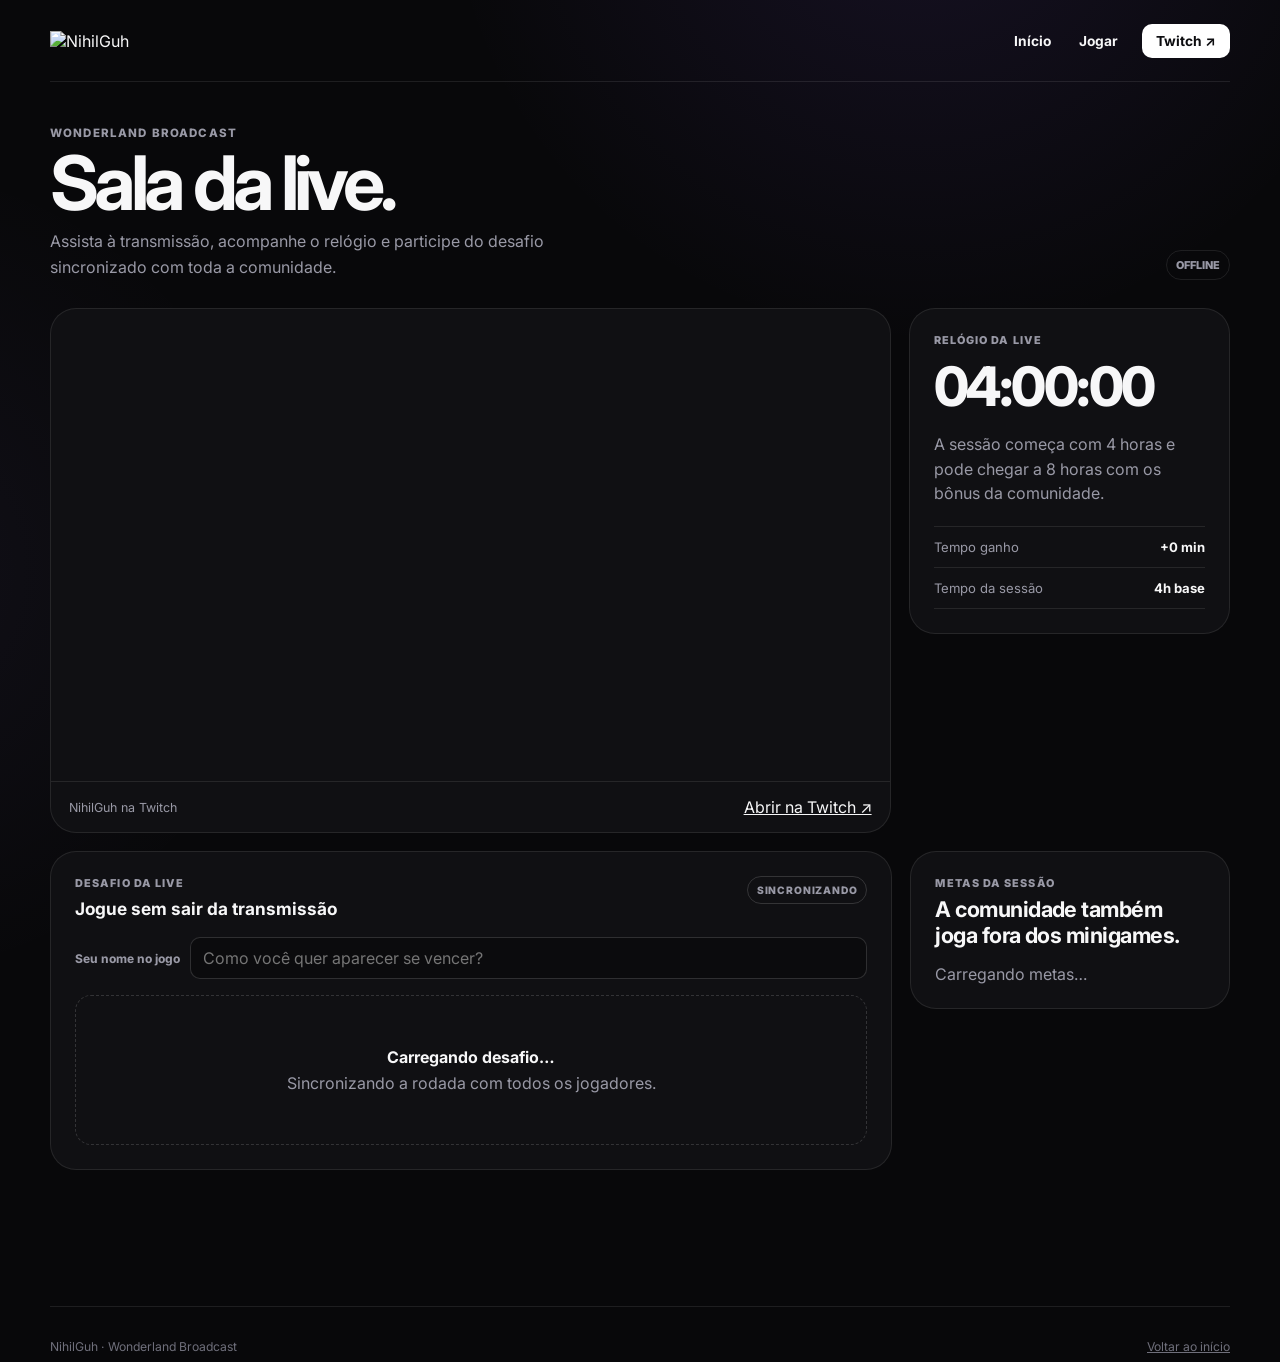
==== live/index.html @ 59416dfd "refactor: rebuild live room layout" ====
<!doctype html>
<html lang="pt-BR">
<head>
  <meta charset="utf-8">
  <meta name="viewport" content="width=device-width,initial-scale=1">
  <meta name="theme-color" content="#08080a">
  <meta name="description" content="Sala da live NihilGuh — assista, jogue e acompanhe o relógio da comunidade.">
  <title>NihilGuh — Sala da Live</title>
  <link rel="preconnect" href="https://fonts.googleapis.com">
  <link rel="preconnect" href="https://fonts.gstatic.com" crossorigin>
  <link href="https://fonts.googleapis.com/css2?family=Inter:wght@400;500;600;700;800;900&display=swap" rel="stylesheet">
  <link rel="stylesheet" href="../app.css?v=19">
  <link rel="stylesheet" href="live-game.css?v=1">
  <link rel="stylesheet" href="../public.css?v=1">
</head>
<body data-page="live">
  <div class="public-shell">
    <header class="site-header">
      <a class="site-brand" href="../" aria-label="NihilGuh — início">
        <img src="../assets/logo.webp" alt="NihilGuh">
      </a>
      <nav class="site-nav" aria-label="Navegação principal">
        <a href="../">Início</a>
        <a href="../play/" class="keep-mobile">Jogar</a>
        <a class="nav-cta" href="https://www.twitch.tv/nihilguh" target="_blank" rel="noreferrer">Twitch ↗</a>
      </nav>
    </header>

    <main class="live-main">
      <header class="live-page-head">
        <div>
          <span class="section-kicker">Wonderland Broadcast</span>
          <h1>Sala da live.</h1>
          <p>Assista à transmissão, acompanhe o relógio e participe do desafio sincronizado com toda a comunidade.</p>
        </div>
        <span class="status-badge" data-live-badge>OFFLINE</span>
      </header>

      <section class="live-overview" aria-label="Transmissão e relógio">
        <article class="live-primary-card">
          <div class="player-wrap" id="live-player"></div>
          <div class="live-primary-meta">
            <span>NihilGuh na Twitch</span>
            <a href="https://www.twitch.tv/nihilguh" target="_blank" rel="noreferrer">Abrir na Twitch ↗</a>
          </div>
        </article>

        <aside class="live-clock-card">
          <span class="section-eyebrow">Relógio da live</span>
          <div class="big-clock" id="live-clock">04:00:00</div>
          <p class="subtle" id="live-state-copy">A sessão começa com 4 horas e pode chegar a 8 horas com os bônus da comunidade.</p>
          <div class="stat-list">
            <div class="stat-row"><span>Tempo ganho</span><strong id="live-bonus">+0 min</strong></div>
            <div class="stat-row"><span>Tempo da sessão</span><strong id="live-total">4h base</strong></div>
          </div>
        </aside>
      </section>

      <section class="live-below">
        <article class="live-game-card">
          <section class="live-game-panel" aria-labelledby="live-game-heading">
            <div class="live-game-panel-head">
              <div class="live-game-panel-title">
                <span class="section-eyebrow">Desafio da live</span>
                <strong id="live-game-heading">Jogue sem sair da transmissão</strong>
              </div>
              <span class="live-game-status" id="live-game-status">SINCRONIZANDO</span>
            </div>

            <div class="live-game-name">
              <label for="live-player-name-input">Seu nome no jogo</label>
              <input id="live-player-name-input" maxlength="24" placeholder="Como você quer aparecer se vencer?" autocomplete="nickname">
            </div>

            <div id="live-game-root">
              <div class="live-game-empty"><strong>Carregando desafio…</strong><span>Sincronizando a rodada com todos os jogadores.</span></div>
            </div>
          </section>
        </article>

        <article class="live-goals-card">
          <span class="section-eyebrow">Metas da sessão</span>
          <h2>A comunidade também joga fora dos minigames.</h2>
          <div class="list" id="live-goals-list"><div class="subtle">Carregando metas…</div></div>
        </article>
      </section>
    </main>

    <footer class="site-footer">
      <span>NihilGuh · Wonderland Broadcast</span>
      <a href="../">Voltar ao início</a>
    </footer>
  </div>

  <script src="../site.config.js?v=20"></script>
  <script src="../goals-api.js?v=22"></script>
  <script src="../games.js?v=18"></script>
  <script src="../app.js?v=20"></script>
  <script src="live-game.js?v=1"></script>
</body>
</html>
---- public.css ----
/* NihilGuh public experience — clean refactor
   This layer intentionally scopes itself to public pages so OBS/admin surfaces keep
   their specialized styling from app.css. */

body[data-page="home"],
body[data-page="live"],
body[data-page="play"]{
  --v2-bg:#08080a;
  --v2-surface:#101013;
  --v2-surface-2:#151519;
  --v2-surface-3:#1a1a20;
  --v2-border:rgba(255,255,255,.09);
  --v2-border-strong:rgba(255,255,255,.15);
  --v2-text:#f7f7f8;
  --v2-muted:#9999a6;
  --v2-soft:#c8c8d0;
  --v2-accent:#a78bfa;
  --v2-accent-strong:#8b5cf6;
  --v2-live:#67e8a5;
  --v2-danger:#fb7185;
  --v2-radius:18px;
  --v2-radius-lg:26px;
  --v2-shadow:0 28px 80px rgba(0,0,0,.34);
  margin:0;
  min-height:100vh;
  color:var(--v2-text);
  background:
    radial-gradient(circle at 72% -10%,rgba(139,92,246,.11),transparent 30rem),
    radial-gradient(circle at -10% 42%,rgba(167,139,250,.06),transparent 26rem),
    var(--v2-bg);
  font-family:Inter,system-ui,-apple-system,BlinkMacSystemFont,"Segoe UI",sans-serif;
  -webkit-font-smoothing:antialiased;
}

body[data-page="home"]::before,
body[data-page="home"]::after{display:none!important}

body[data-page="home"] *,
body[data-page="live"] *,
body[data-page="play"] *{box-sizing:border-box}

body[data-page="home"] a,
body[data-page="live"] a,
body[data-page="play"] a{color:inherit}

body[data-page="home"] button,
body[data-page="home"] input,
body[data-page="live"] button,
body[data-page="live"] input,
body[data-page="play"] button,
body[data-page="play"] input{font:inherit}

body[data-page="home"] [hidden],
body[data-page="live"] [hidden],
body[data-page="play"] [hidden]{display:none!important}

.public-shell{
  width:min(1180px,calc(100% - 40px));
  margin:0 auto;
}

.site-header{
  min-height:82px;
  display:flex;
  align-items:center;
  justify-content:space-between;
  gap:24px;
  border-bottom:1px solid var(--v2-border);
}

.site-brand{
  display:inline-flex;
  align-items:center;
  text-decoration:none;
}

.site-brand img{width:126px;height:auto;display:block}

.site-nav{display:flex;align-items:center;gap:4px;flex-wrap:wrap;justify-content:flex-end}
.site-nav a{
  padding:9px 12px;
  border-radius:10px;
  color:var(--v2-muted);
  text-decoration:none;
  font-size:.86rem;
  font-weight:700;
  transition:background .18s ease,color .18s ease;
}
.site-nav a:hover{color:#fff;background:rgba(255,255,255,.055)}
.site-nav .nav-cta{
  margin-left:8px;
  padding-inline:14px;
  color:#fff;
  background:#fff;
  color:#0c0c0f;
}
.site-nav .nav-cta:hover{background:#e9e9ed;color:#0c0c0f}

.status-inline{
  display:inline-flex;
  align-items:center;
  gap:8px;
  color:var(--v2-muted);
  font-size:.75rem;
  font-weight:800;
  letter-spacing:.06em;
  text-transform:uppercase;
}
.status-inline .live-dot,
.hero-status .live-dot,
.play-status .live-dot{
  width:8px;height:8px;border-radius:999px;
  background:#555560;
  box-shadow:none;
}
.status-inline .live-dot.online,
.hero-status .live-dot.online,
.play-status .live-dot.online{
  background:var(--v2-live);
  box-shadow:0 0 0 4px rgba(103,232,165,.10),0 0 20px rgba(103,232,165,.28);
}

/* Home */
.home-main{padding:56px 0 72px}
.home-hero{
  display:grid;
  grid-template-columns:minmax(0,1.1fr) minmax(320px,.9fr);
  gap:72px;
  align-items:center;
  min-height:560px;
  padding:30px 0 72px;
}
.hero-copy{max-width:690px}
.hero-status{
  display:inline-flex;
  align-items:center;
  gap:9px;
  margin-bottom:20px;
  color:var(--v2-muted);
  font-size:.78rem;
  font-weight:800;
  letter-spacing:.04em;
}
.hero-title{
  margin:0;
  max-width:720px;
  font-size:clamp(3.3rem,8vw,6.8rem);
  line-height:.88;
  letter-spacing:-.078em;
  font-weight:850;
}
.hero-title span{color:#9b9ba7}
.hero-lead{
  max-width:620px;
  margin:26px 0 0;
  color:var(--v2-soft);
  font-size:clamp(1rem,1.8vw,1.16rem);
  line-height:1.72;
}
.hero-actions{display:flex;gap:10px;flex-wrap:wrap;margin-top:30px}
.action-primary,.action-secondary{
  min-height:48px;
  padding:0 18px;
  display:inline-flex;
  align-items:center;
  justify-content:center;
  gap:9px;
  border-radius:12px;
  text-decoration:none;
  font-size:.9rem;
  font-weight:800;
  transition:transform .16s ease,background .16s ease,border-color .16s ease;
}
.action-primary{background:#fff;color:#0b0b0d;border:1px solid #fff}
.action-primary:hover{background:#e9e9ed;transform:translateY(-1px)}
.action-secondary{border:1px solid var(--v2-border-strong);background:rgba(255,255,255,.025);color:#fff}
.action-secondary:hover{border-color:rgba(255,255,255,.28);background:rgba(255,255,255,.055);transform:translateY(-1px)}

.hero-socials{
  display:flex;
  flex-wrap:wrap;
  gap:6px 18px;
  margin-top:28px;
}
.hero-socials a{
  display:inline-flex;
  align-items:center;
  gap:7px;
  padding:7px 0;
  color:var(--v2-muted);
  text-decoration:none;
  font-size:.8rem;
  font-weight:700;
}
.hero-socials a:hover{color:#fff}
.hero-socials img{width:16px;height:16px;opacity:.82}

.hero-art{
  position:relative;
  min-height:460px;
  display:grid;
  place-items:end center;
  isolation:isolate;
}
.hero-art::before{
  content:"";
  position:absolute;
  inset:10% 4% 2%;
  z-index:-2;
  border-radius:50%;
  background:radial-gradient(circle,rgba(167,139,250,.18),rgba(167,139,250,.04) 45%,transparent 70%);
  filter:blur(8px);
}
.hero-art::after{
  content:"";
  position:absolute;
  left:8%;right:8%;bottom:0;
  height:1px;
  z-index:-1;
  background:linear-gradient(90deg,transparent,rgba(255,255,255,.18),transparent);
}
.hero-art img{
  width:min(100%,470px);
  max-height:500px;
  object-fit:contain;
  object-position:center bottom;
  filter:drop-shadow(0 35px 42px rgba(0,0,0,.48));
}
.hero-mini-card{
  position:absolute;
  left:0;
  bottom:42px;
  width:min(260px,78%);
  padding:14px 15px;
  border:1px solid var(--v2-border);
  border-radius:14px;
  background:rgba(12,12,15,.84);
  backdrop-filter:blur(16px);
  box-shadow:0 18px 48px rgba(0,0,0,.24);
}
.hero-mini-card span{display:block;color:var(--v2-muted);font-size:.7rem;font-weight:800;text-transform:uppercase;letter-spacing:.08em}
.hero-mini-card strong{display:block;margin-top:4px;font-size:.92rem;line-height:1.4}

.section-rule{border-top:1px solid var(--v2-border)}
.section-head{
  display:flex;
  align-items:end;
  justify-content:space-between;
  gap:24px;
  margin-bottom:24px;
}
.section-head-copy{max-width:650px}
.section-kicker{display:block;margin-bottom:8px;color:var(--v2-muted);font-size:.72rem;font-weight:800;letter-spacing:.1em;text-transform:uppercase}
.section-title{margin:0;font-size:clamp(1.8rem,4vw,3rem);line-height:1;letter-spacing:-.05em}
.section-description{max-width:580px;margin:10px 0 0;color:var(--v2-muted);line-height:1.65}

.home-live{padding:56px 0}
.stream-frame{
  overflow:hidden;
  border:1px solid var(--v2-border);
  border-radius:var(--v2-radius-lg);
  background:#050506;
  box-shadow:var(--v2-shadow);
}
.stream-frame .player-wrap{
  margin:0;
  width:100%;
  border:0;
  border-radius:0;
  aspect-ratio:16/9;
  background:#030304;
}
.stream-frame .player-wrap iframe{display:block;width:100%;height:100%;border:0}
.stream-toolbar{
  display:flex;
  align-items:center;
  justify-content:space-between;
  gap:18px;
  padding:16px 18px;
  border-bottom:1px solid var(--v2-border);
  background:var(--v2-surface);
}
.stream-toolbar strong{font-size:.92rem}
.status-badge{
  padding:7px 9px;
  border-radius:999px;
  border:1px solid var(--v2-border);
  background:transparent;
  color:var(--v2-muted);
  font-size:.68rem;
  font-weight:850;
}
.status-badge.online{color:var(--v2-live);border-color:rgba(103,232,165,.24);background:rgba(103,232,165,.06)}

.home-game-stage{
  margin:0;
  padding:22px;
  border:0;
  background:var(--v2-surface);
}
.home-game-bar{display:flex;justify-content:space-between;gap:18px;align-items:end;margin-bottom:16px}
.home-game-bar>div{display:grid;gap:3px}
.home-game-bar strong{font-size:.92rem}
.eyebrow,.section-eyebrow{display:block;color:var(--v2-muted);font-size:.68rem;font-weight:850;letter-spacing:.1em;text-transform:uppercase;margin-bottom:6px}
.home-player-name{display:grid;gap:5px;min-width:200px;color:var(--v2-muted);font-size:.7rem;font-weight:750}
.home-player-name input,
.live-game-name input,
.player-name input{
  min-height:42px;
  width:100%;
  padding:0 12px;
  outline:none;
  border:1px solid var(--v2-border-strong);
  border-radius:10px;
  background:#0b0b0d;
  color:#fff;
}
.home-player-name input:focus,
.live-game-name input:focus,
.player-name input:focus{border-color:rgba(167,139,250,.65);box-shadow:0 0 0 3px rgba(167,139,250,.09)}

.home-game-root .game-card{
  margin:0;
  min-height:0;
  padding:16px 0 0;
  border:0!important;
  border-radius:0!important;
  background:transparent!important;
  box-shadow:none!important;
  backdrop-filter:none!important;
}
.home-game-root .game-card>.eyebrow{display:none}
.home-game-state{min-height:110px;display:grid;place-content:center;gap:7px;text-align:center}
.home-game-state span{color:var(--v2-muted)}

.live-summary{
  display:grid;
  grid-template-columns:repeat(3,1fr);
  gap:0;
  border-top:1px solid var(--v2-border);
  background:var(--v2-surface);
}
.metric{padding:18px;border-right:1px solid var(--v2-border);background:transparent}
.metric:last-child{border-right:0}
.metric span{display:block;margin-bottom:5px;color:var(--v2-muted);font-size:.67rem;font-weight:800;text-transform:uppercase;letter-spacing:.08em}
.metric strong{font-size:1.2rem;font-variant-numeric:tabular-nums}

.home-grid{
  display:grid;
  grid-template-columns:1.15fr .85fr;
  gap:18px;
  padding:56px 0 0;
}
.feature-card{
  position:relative;
  min-height:270px;
  padding:28px;
  display:flex;
  flex-direction:column;
  justify-content:space-between;
  overflow:hidden;
  border:1px solid var(--v2-border);
  border-radius:var(--v2-radius-lg);
  background:var(--v2-surface);
}
.feature-card::after{
  content:"";
  position:absolute;
  width:220px;height:220px;
  right:-90px;bottom:-110px;
  border-radius:50%;
  background:rgba(167,139,250,.055);
}
.feature-card h2{max-width:460px;margin:0;font-size:clamp(1.65rem,3vw,2.25rem);line-height:1.06;letter-spacing:-.04em}
.feature-card p{max-width:500px;margin:12px 0 0;color:var(--v2-muted);line-height:1.6}
.feature-links{position:relative;z-index:1;display:flex;gap:9px;flex-wrap:wrap;margin-top:28px}
.feature-link{
  min-height:44px;
  padding:0 13px;
  display:inline-flex;
  align-items:center;
  gap:8px;
  border:1px solid var(--v2-border-strong);
  border-radius:10px;
  background:rgba(255,255,255,.025);
  text-decoration:none;
  font-size:.82rem;
  font-weight:800;
}
.feature-link:hover{background:rgba(255,255,255,.06);border-color:rgba(255,255,255,.24)}
.feature-link img{width:17px;height:17px}
.feature-link.primary-link{background:#fff;color:#0c0c0f;border-color:#fff}
.feature-link.primary-link:hover{background:#e9e9ed}

.site-footer{
  display:flex;
  justify-content:space-between;
  gap:24px;
  padding:32px 0 8px;
  margin-top:64px;
  border-top:1px solid var(--v2-border);
  color:#6f6f7b;
  font-size:.76rem;
}

/* Live */
.live-main{padding:44px 0 72px}
.live-page-head{display:flex;align-items:end;justify-content:space-between;gap:24px;margin-bottom:28px}
.live-page-head h1{margin:0;font-size:clamp(2.4rem,6vw,4.7rem);line-height:.92;letter-spacing:-.065em}
.live-page-head p{max-width:560px;margin:12px 0 0;color:var(--v2-muted);line-height:1.6}
.live-overview{
  display:grid;
  grid-template-columns:minmax(0,1.7fr) minmax(280px,.65fr);
  gap:18px;
  align-items:start;
}
.live-primary-card,.live-clock-card,.live-game-card,.live-goals-card{
  border:1px solid var(--v2-border);
  border-radius:var(--v2-radius-lg);
  background:var(--v2-surface);
  overflow:hidden;
}
.live-primary-card .player-wrap{margin:0;border:0;border-radius:0;aspect-ratio:16/9}
.live-primary-meta{display:flex;align-items:center;justify-content:space-between;gap:16px;padding:15px 18px;border-top:1px solid var(--v2-border)}
.live-primary-meta span{color:var(--v2-muted);font-size:.78rem}
.live-clock-card{padding:24px;position:sticky;top:18px}
.big-clock{margin:12px 0 18px;font-size:clamp(2.15rem,5vw,3.4rem);line-height:1;font-weight:800;letter-spacing:-.045em;font-variant-numeric:tabular-nums}
.live-clock-card .subtle{margin:0;color:var(--v2-muted);line-height:1.55}
.stat-list{display:grid;margin-top:20px;border-top:1px solid var(--v2-border)}
.stat-row{display:flex;align-items:center;justify-content:space-between;gap:16px;padding:12px 0;border-bottom:1px solid var(--v2-border);font-size:.82rem}
.stat-row span{color:var(--v2-muted)}

.live-below{display:grid;grid-template-columns:minmax(0,1.45fr) minmax(300px,.55fr);gap:18px;margin-top:18px;align-items:start}
.live-game-card{padding:24px}
.live-goals-card{padding:24px}
.live-game-panel{margin:0;padding:0;border:0}
.live-game-panel-head{display:flex;align-items:flex-start;justify-content:space-between;gap:14px;margin-bottom:18px}
.live-game-panel-title{display:grid;gap:2px}
.live-game-panel-title strong{font-size:1.08rem}
.live-game-status{padding:7px 9px;border:1px solid var(--v2-border-strong);border-radius:999px;background:transparent;color:var(--v2-muted);font-size:.64rem;font-weight:850;letter-spacing:.08em}
.live-game-name{display:flex;align-items:center;gap:10px;margin:0 0 16px}
.live-game-name label{min-width:max-content;color:var(--v2-muted);font-size:.75rem;font-weight:750}
#live-game-root{min-height:150px}
#live-game-root .game-card{margin:0;padding:18px;border:1px solid var(--v2-border);border-radius:16px;background:#0b0b0d;box-shadow:none}
.live-game-empty{min-height:150px;display:grid;place-content:center;gap:6px;text-align:center;border:1px dashed var(--v2-border-strong);border-radius:16px;color:var(--v2-text)}
.live-game-empty span{color:var(--v2-muted)}

.live-goals-card h2{margin:0;font-size:1.35rem;letter-spacing:-.025em}
.live-goals-card .list{display:grid;gap:0;margin-top:16px}
.live-goals-card .list-row{padding:13px 0;border-top:1px solid var(--v2-border)}
.live-goals-card .list-row:first-child{border-top:1px solid var(--v2-border)}
.live-goals-card .subtle{color:var(--v2-muted)}
.goal-progress{height:3px;margin-top:8px;background:#25252b;border-radius:999px;overflow:hidden}
.goal-progress i{display:block;height:100%;background:var(--v2-accent)}

/* Play */
body[data-page="play"]{background:radial-gradient(circle at 50% -15%,rgba(139,92,246,.14),transparent 34rem),var(--v2-bg)}
.play-shell-v2{width:min(860px,calc(100% - 32px));margin:0 auto;padding:0 0 52px}
.play-header{min-height:80px;display:flex;align-items:center;justify-content:space-between;gap:18px;border-bottom:1px solid var(--v2-border)}
.play-brand img{width:112px;height:auto;display:block}
.play-identity{display:flex;align-items:center;gap:10px}
.play-status{display:flex;align-items:center;gap:7px;color:var(--v2-muted);font-size:.7rem;font-weight:800;text-transform:uppercase;letter-spacing:.06em}
.player-name{display:flex;align-items:center;gap:8px}
.player-name input{width:190px}
.play-main{padding:44px 0 0}
.play-main #play-root>.card{
  margin:0;
  padding:34px;
  border:1px solid var(--v2-border);
  border-radius:var(--v2-radius-lg);
  background:var(--v2-surface);
  box-shadow:var(--v2-shadow);
}
.play-main .challenge{text-align:center}
.play-main .challenge-icon{margin:0 auto 16px;width:64px;height:64px;display:grid;place-items:center;border:1px solid var(--v2-border);border-radius:18px;background:#0b0b0d;font-size:1.75rem}
.play-main .challenge h1,.play-main .offline-card h1,.play-main .winner h1{margin:0;font-size:clamp(2rem,6vw,3.8rem);line-height:.95;letter-spacing:-.055em}
.play-main .challenge>p,.play-main .offline-card>p,.play-main .winner>p{max-width:590px;margin:12px auto 0;color:var(--v2-muted);line-height:1.6}
.play-footer-actions{display:flex;justify-content:center;margin-top:16px}

/* Shared game skin */
body[data-page="home"] .btn,
body[data-page="live"] .btn,
body[data-page="play"] .btn{
  min-height:44px;
  padding:0 16px;
  border-radius:10px;
  border:1px solid var(--v2-border-strong);
  font-weight:800;
  box-shadow:none;
}
body[data-page="home"] .btn.primary,
body[data-page="live"] .btn.primary,
body[data-page="play"] .btn.primary{background:#fff;color:#0a0a0c;border-color:#fff}
body[data-page="home"] .btn.secondary,
body[data-page="live"] .btn.secondary,
body[data-page="play"] .btn.secondary{background:transparent;color:#fff}

.challenge-prompt{margin:20px 0;padding:20px;border:1px solid var(--v2-border);border-radius:14px;background:#0b0b0d;font-size:clamp(1.35rem,4vw,2rem);font-weight:800}
.challenge-form{display:flex;gap:8px;max-width:620px;margin:18px auto 0}
.answer-input{flex:1;min-width:0;min-height:44px;padding:0 13px;border:1px solid var(--v2-border-strong);border-radius:10px;background:#0b0b0d;color:#fff;outline:none}
.answer-input:focus{border-color:rgba(167,139,250,.62);box-shadow:0 0 0 3px rgba(167,139,250,.08)}
.game-progress{height:3px;margin-top:24px;border-radius:999px;background:#24242a;overflow:hidden}
.game-progress i{display:block;height:100%;background:var(--v2-accent)}
.play-stats{display:flex;justify-content:space-between;gap:10px;flex-wrap:wrap;margin-top:10px;color:var(--v2-muted);font-size:.68rem;font-weight:800;letter-spacing:.04em}
.feedback{min-height:20px;margin-top:10px;font-size:.8rem;font-weight:750}

.reaction-btn,.hunt-cell,.odd-cell,.memory-card,.queen-door,.puzzle-tile,.maze-controls button{border-color:var(--v2-border-strong)!important;background:#0b0b0d!important;color:#fff!important;box-shadow:none!important}
.reaction-btn.ready{border-color:rgba(103,232,165,.55)!important;background:rgba(103,232,165,.07)!important}
.queen-door:hover,.hunt-cell:hover,.odd-cell:hover,.memory-card:hover,.puzzle-tile:hover,.maze-controls button:hover{border-color:rgba(167,139,250,.6)!important;background:#141419!important}

.offline-art{padding:36px;color:var(--v2-muted);text-align:center;line-height:1.55}
.subtle{color:var(--v2-muted)}

@media(max-width:920px){
  .home-hero{grid-template-columns:1fr;gap:20px;min-height:0;padding:34px 0 50px}
  .hero-copy{max-width:760px}
  .hero-art{min-height:390px;max-width:560px;margin:0 auto;width:100%}
  .home-grid{grid-template-columns:1fr}
  .live-overview,.live-below{grid-template-columns:1fr}
  .live-clock-card{position:relative;top:auto}
}

@media(max-width:680px){
  .public-shell{width:min(100% - 24px,1180px)}
  .site-header{min-height:72px}
  .site-brand img{width:108px}
  .site-nav a:not(.keep-mobile):not(.nav-cta){display:none}
  .site-nav .nav-cta{margin-left:0}
  .home-main{padding-top:26px}
  .home-hero{padding-top:12px}
  .hero-title{font-size:clamp(3rem,16vw,5rem)}
  .hero-lead{font-size:.98rem}
  .hero-art{min-height:330px}
  .hero-art img{max-height:360px}
  .hero-mini-card{left:4px;bottom:20px}
  .section-head,.live-page-head{align-items:flex-start;flex-direction:column}
  .home-live{padding:42px 0}
  .stream-toolbar{align-items:flex-start;flex-direction:column}
  .home-game-stage{padding:18px 14px}
  .home-game-bar{align-items:stretch;flex-direction:column}
  .home-player-name{min-width:0;width:100%}
  .live-summary{grid-template-columns:1fr}
  .metric{border-right:0;border-bottom:1px solid var(--v2-border)}
  .metric:last-child{border-bottom:0}
  .home-grid{padding-top:42px}
  .feature-card{min-height:240px;padding:22px}
  .site-footer{flex-direction:column;gap:7px;margin-top:46px}
  .live-main{padding-top:30px}
  .live-game-card,.live-goals-card,.live-clock-card{padding:19px}
  .live-game-name{align-items:stretch;flex-direction:column}
  .play-shell-v2{width:min(100% - 22px,860px)}
  .play-header{align-items:flex-start;min-height:0;padding:18px 0;flex-direction:column}
  .play-identity{width:100%;justify-content:space-between}
  .player-name{flex:1;justify-content:flex-end}
  .player-name input{width:min(220px,54vw)}
  .play-main{padding-top:24px}
  .play-main #play-root>.card{padding:24px 16px}
  .challenge-form{flex-direction:column}
}

@media(prefers-reduced-motion:reduce){
  .action-primary,.action-secondary,.site-nav a{transition:none}
}
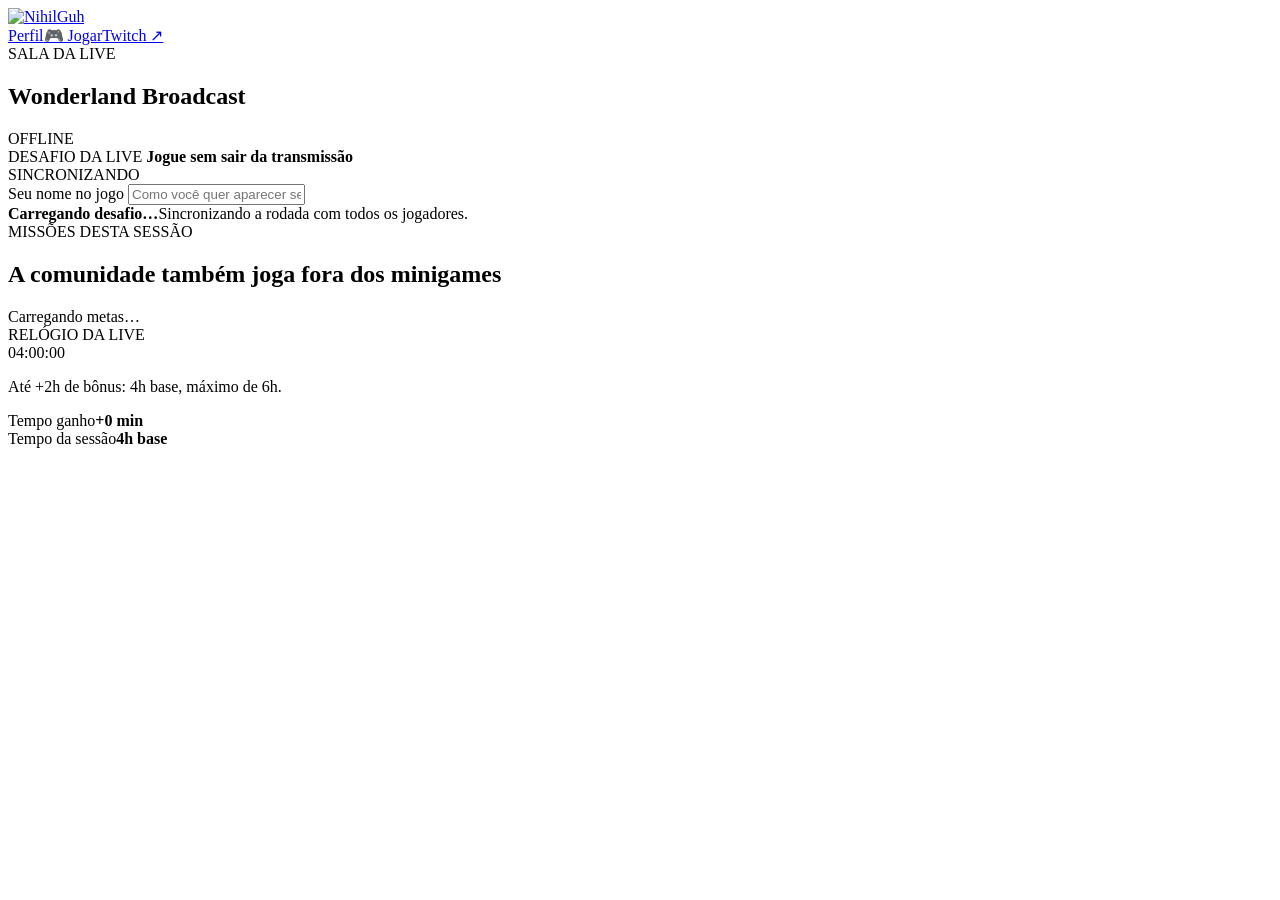
==== commit 1dde9f02: "Atualiza logo e runtime da sala da live" ====
--- a/live/index.html
+++ b/live/index.html
@@ -1,67 +1,34 @@
 <!doctype html>
 <html lang="pt-BR">
 <head>
-  <meta charset="utf-8">
-  <meta name="viewport" content="width=device-width,initial-scale=1">
-  <meta name="theme-color" content="#08080a">
-  <meta name="description" content="Sala da live NihilGuh — assista, jogue e acompanhe o relógio da comunidade.">
-  <title>NihilGuh — Sala da Live</title>
-  <link rel="preconnect" href="https://fonts.googleapis.com">
-  <link rel="preconnect" href="https://fonts.gstatic.com" crossorigin>
+  <meta charset="utf-8"><meta name="viewport" content="width=device-width,initial-scale=1">
+  <meta name="theme-color" content="#09050f"><title>NihilGuh — Sala da Live</title>
+  <link rel="preconnect" href="https://fonts.googleapis.com"><link rel="preconnect" href="https://fonts.gstatic.com" crossorigin>
   <link href="https://fonts.googleapis.com/css2?family=Inter:wght@400;500;600;700;800;900&display=swap" rel="stylesheet">
   <link rel="stylesheet" href="../app.css?v=19">
   <link rel="stylesheet" href="live-game.css?v=1">
-  <link rel="stylesheet" href="../public.css?v=1">
 </head>
 <body data-page="live">
-  <div class="public-shell">
-    <header class="site-header">
-      <a class="site-brand" href="../" aria-label="NihilGuh — início">
-        <img src="../assets/logo.webp" alt="NihilGuh">
-      </a>
-      <nav class="site-nav" aria-label="Navegação principal">
-        <a href="../">Início</a>
-        <a href="../play/" class="keep-mobile">Jogar</a>
-        <a class="nav-cta" href="https://www.twitch.tv/nihilguh" target="_blank" rel="noreferrer">Twitch ↗</a>
-      </nav>
+  <main class="shell">
+    <header class="topbar">
+      <a class="brand" href="../"><img src="../assets/logo.webp?v=2" alt="NihilGuh"></a>
+      <nav class="nav"><a href="../">Perfil</a><a href="../play/" class="keep-mobile">🎮 Jogar</a><a href="https://www.twitch.tv/nihilguh" target="_blank" rel="noreferrer">Twitch ↗</a></nav>
     </header>
 
-    <main class="live-main">
-      <header class="live-page-head">
-        <div>
-          <span class="section-kicker">Wonderland Broadcast</span>
-          <h1>Sala da live.</h1>
-          <p>Assista à transmissão, acompanhe o relógio e participe do desafio sincronizado com toda a comunidade.</p>
-        </div>
-        <span class="status-badge" data-live-badge>OFFLINE</span>
-      </header>
+    <div class="live-layout">
+      <section class="stack">
+        <article class="card hero-card">
+          <div class="hero-head">
+            <div><span class="eyebrow">SALA DA LIVE</span><h2>Wonderland Broadcast</h2></div>
+            <span class="status-badge" data-live-badge>OFFLINE</span>
+          </div>
 
-      <section class="live-overview" aria-label="Transmissão e relógio">
-        <article class="live-primary-card">
           <div class="player-wrap" id="live-player"></div>
-          <div class="live-primary-meta">
-            <span>NihilGuh na Twitch</span>
-            <a href="https://www.twitch.tv/nihilguh" target="_blank" rel="noreferrer">Abrir na Twitch ↗</a>
-          </div>
-        </article>
 
-        <aside class="live-clock-card">
-          <span class="section-eyebrow">Relógio da live</span>
-          <div class="big-clock" id="live-clock">04:00:00</div>
-          <p class="subtle" id="live-state-copy">A sessão começa com 4 horas e pode chegar a 8 horas com os bônus da comunidade.</p>
-          <div class="stat-list">
-            <div class="stat-row"><span>Tempo ganho</span><strong id="live-bonus">+0 min</strong></div>
-            <div class="stat-row"><span>Tempo da sessão</span><strong id="live-total">4h base</strong></div>
-          </div>
-        </aside>
-      </section>
-
-      <section class="live-below">
-        <article class="live-game-card">
           <section class="live-game-panel" aria-labelledby="live-game-heading">
             <div class="live-game-panel-head">
               <div class="live-game-panel-title">
-                <span class="section-eyebrow">Desafio da live</span>
+                <span class="eyebrow">DESAFIO DA LIVE</span>
                 <strong id="live-game-heading">Jogue sem sair da transmissão</strong>
               </div>
               <span class="live-game-status" id="live-game-status">SINCRONIZANDO</span>
@@ -78,24 +45,30 @@
           </section>
         </article>
 
-        <article class="live-goals-card">
-          <span class="section-eyebrow">Metas da sessão</span>
-          <h2>A comunidade também joga fora dos minigames.</h2>
+        <article class="card">
+          <span class="eyebrow">MISSÕES DESTA SESSÃO</span>
+          <h2>A comunidade também joga fora dos minigames</h2>
           <div class="list" id="live-goals-list"><div class="subtle">Carregando metas…</div></div>
         </article>
       </section>
-    </main>
 
-    <footer class="site-footer">
-      <span>NihilGuh · Wonderland Broadcast</span>
-      <a href="../">Voltar ao início</a>
-    </footer>
-  </div>
-
-  <script src="../site.config.js?v=20"></script>
+      <aside class="live-side">
+        <article class="card">
+          <span class="eyebrow">RELÓGIO DA LIVE</span>
+          <div class="big-clock" id="live-clock">04:00:00</div>
+          <p class="subtle" id="live-state-copy">Até +2h de bônus: 4h base, máximo de 6h.</p>
+          <div class="list">
+            <div class="list-row"><span>Tempo ganho</span><strong id="live-bonus">+0 min</strong></div>
+            <div class="list-row"><span>Tempo da sessão</span><strong id="live-total">4h base</strong></div>
+          </div>
+        </article>
+      </aside>
+    </div>
+  </main>
+  <script src="../site.config.js?v=21"></script>
   <script src="../goals-api.js?v=22"></script>
   <script src="../games.js?v=18"></script>
-  <script src="../app.js?v=20"></script>
+  <script src="../app.js?v=22"></script>
   <script src="live-game.js?v=1"></script>
 </body>
 </html>
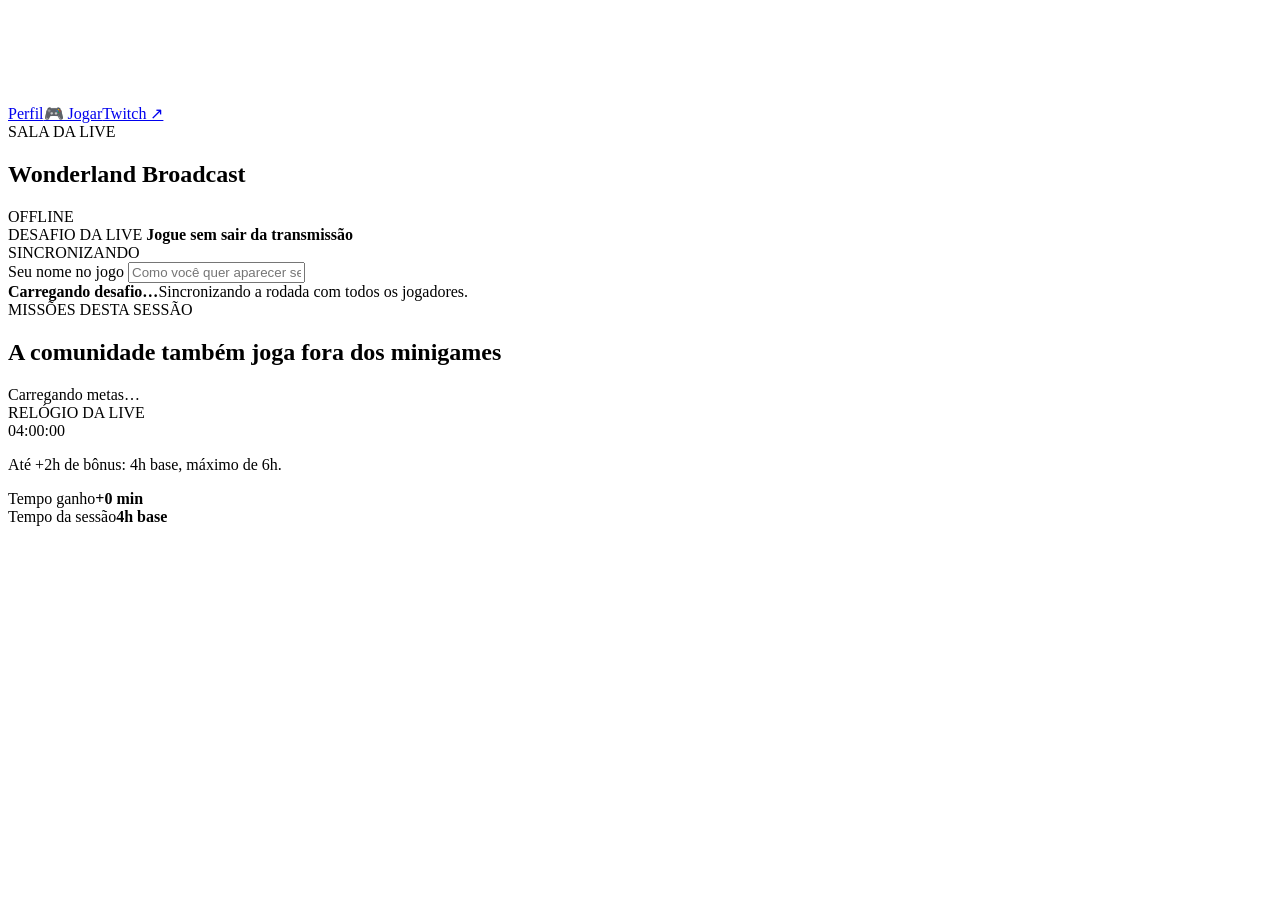
==== commit 94547685: "Usa logo final na sala da live" ====
--- a/live/index.html
+++ b/live/index.html
@@ -11,7 +11,7 @@
 <body data-page="live">
   <main class="shell">
     <header class="topbar">
-      <a class="brand" href="../"><img src="../assets/logo.webp?v=2" alt="NihilGuh"></a>
+      <a class="brand" href="../"><img src="../assets/logo-nihilguh-final.webp" alt="Nihil Guh"></a>
       <nav class="nav"><a href="../">Perfil</a><a href="../play/" class="keep-mobile">🎮 Jogar</a><a href="https://www.twitch.tv/nihilguh" target="_blank" rel="noreferrer">Twitch ↗</a></nav>
     </header>
 
